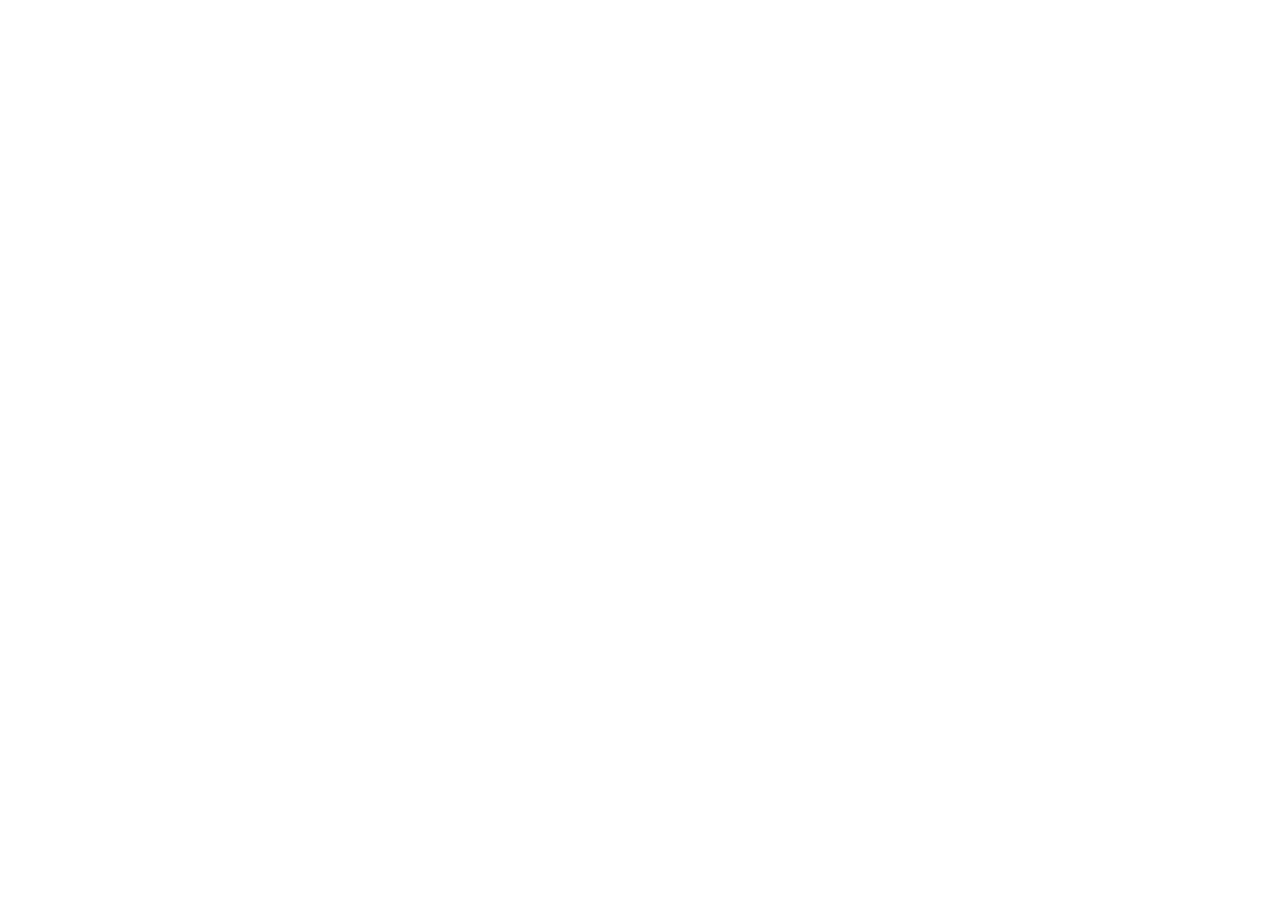
==== about.html @ dbfc8cfa "V5.15 HTML — globe for All only" ====
<!doctype html>
<html lang="en">
  <head>
    <!-- PIXBIZ-V5.15-GLOBE-ALL-ONLY -->
    <meta charset="UTF-8" />
    <meta name="viewport" content="width=device-width, initial-scale=1.0" />
    <title>About Pixbiz Creatives — 15+ Clients, Team of 12, India · Canada · USA</title>
    <meta name="description" content="A young Hyderabad agency with 15+ clients across India, Canada and the USA, a 12-member in-house team, and excellent client feedback." />
    <link rel="icon" type="image/svg+xml" href="./favicon.svg" />
    <meta property="og:type" content="website" />
    <meta property="og:site_name" content="Pixbiz Creatives" />
    <meta property="og:title" content="About Pixbiz Creatives — 15+ Clients, Team of 12, India · Canada · USA" />
    <meta property="og:description" content="A young Hyderabad agency with 15+ clients across India, Canada and the USA, a 12-member in-house team, and excellent client feedback." />
    <meta property="og:image" content="./assets/img/shoot-model.jpg" />
    <meta name="twitter:card" content="summary_large_image" />
    <meta name="twitter:title" content="About Pixbiz Creatives — 15+ Clients, Team of 12, India · Canada · USA" />
    <meta name="twitter:description" content="A young Hyderabad agency with 15+ clients across India, Canada and the USA, a 12-member in-house team, and excellent client feedback." />
    <meta name="twitter:image" content="./assets/img/shoot-model.jpg" />
    <meta name="theme-color" content="#060607" />
    <script type="application/ld+json">{"@context":"https://schema.org","@type":"LocalBusiness","name":"Pixbiz Creatives","description":"Digital marketing, photography and content agency in Hyderabad — SEO, Meta Ads, Google Ads, model shoots, reels, branding and campaigns.","email":"pixbiz.creatives@gmail.com","telephone":"+91-8466824400","address":{"@type":"PostalAddress","streetAddress":"Annapurna Mini Market Building, 2nd Floor, Hafeezpet, Prem Nagar, Block 2","addressLocality":"Hyderabad","postalCode":"500049","addressCountry":"IN"},"url":"https://pixbizcreatives.com/","sameAs":["https://www.instagram.com/pixbiz.photography","https://www.instagram.com/pix_biz"],"employee":{"@type":"QuantitativeValue","value":12},"areaServed":["IN","CA","US"]}</script>
    <script type="module" crossorigin src="./assets/about-D1Lh2Gz_.js"></script>
    <link rel="modulepreload" crossorigin href="./assets/Shell-C3vj9PDG.js">
    <link rel="modulepreload" crossorigin href="./assets/arrow-right-DtIHdsOC.js">
    <link rel="stylesheet" crossorigin href="./assets/Shell-SKngUoqb.css">
  </head>
  <body>
    <div id="root"></div>
  </body>
</html>
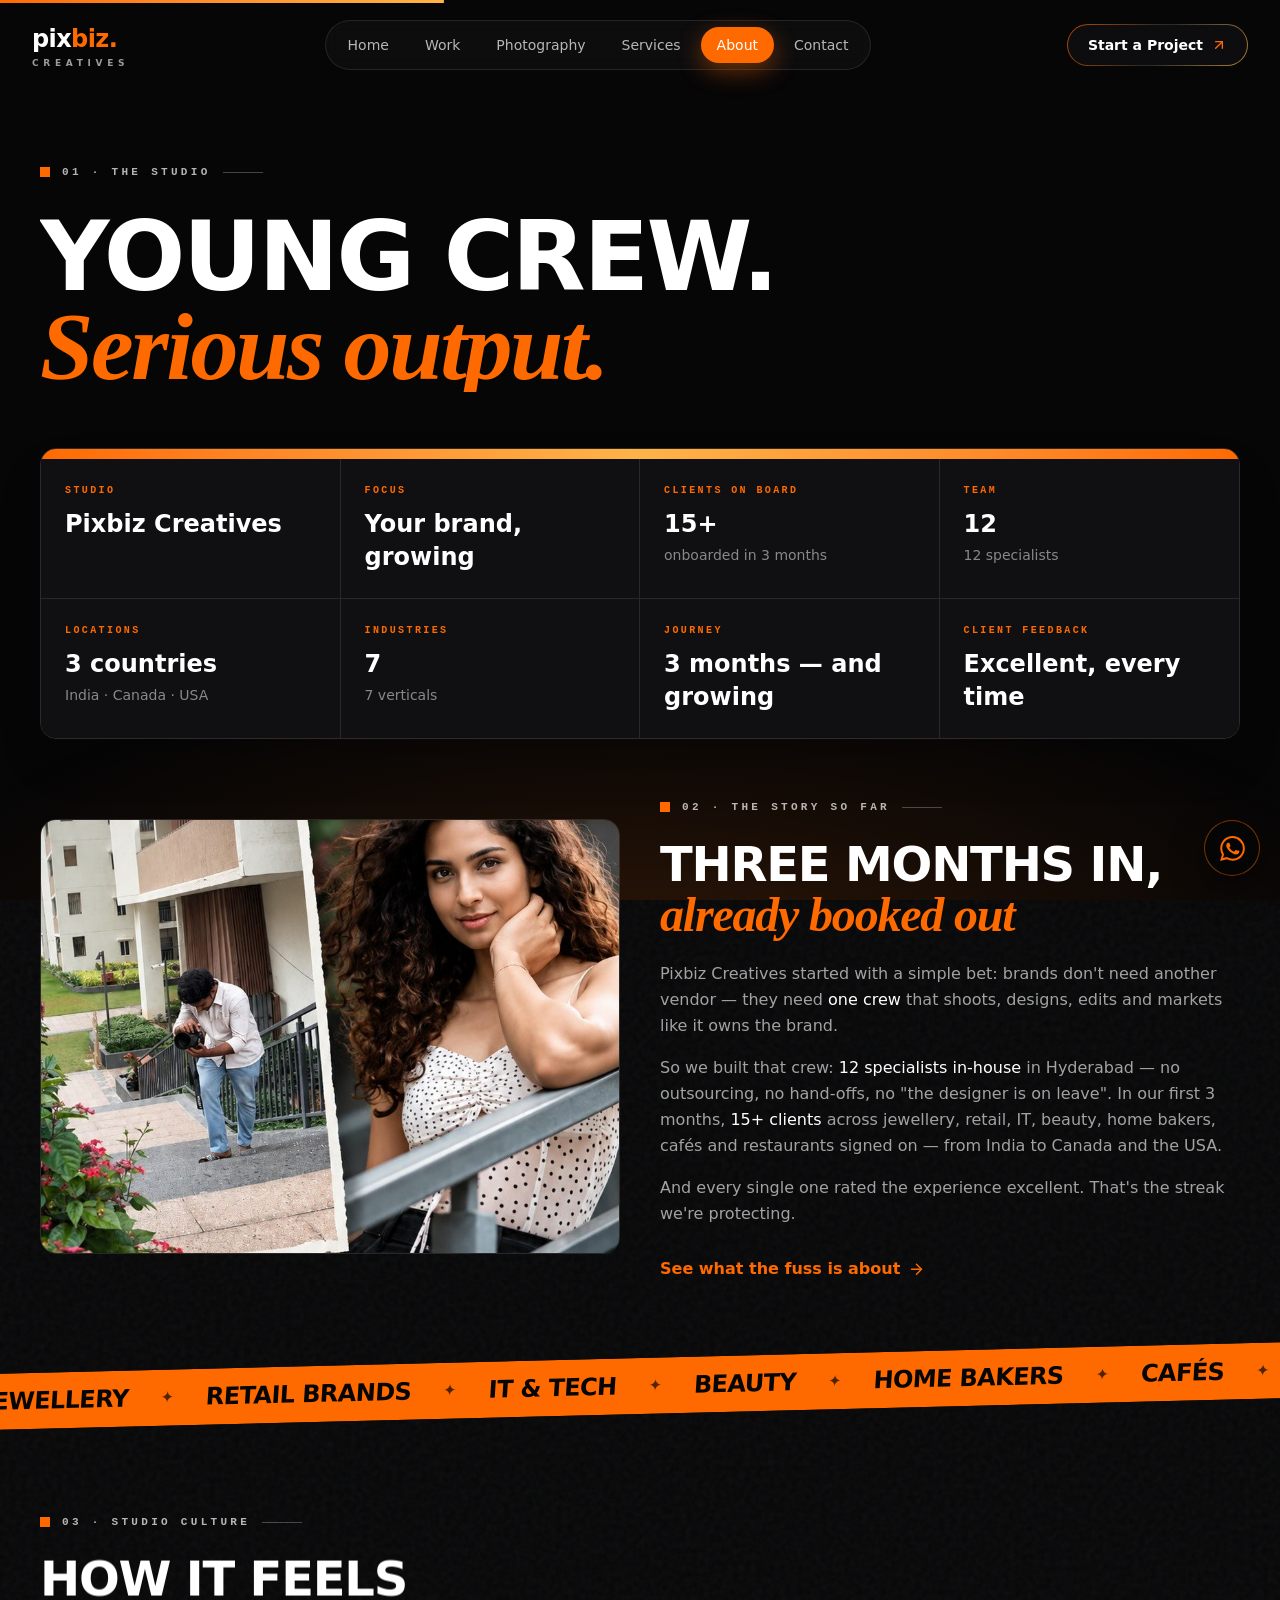
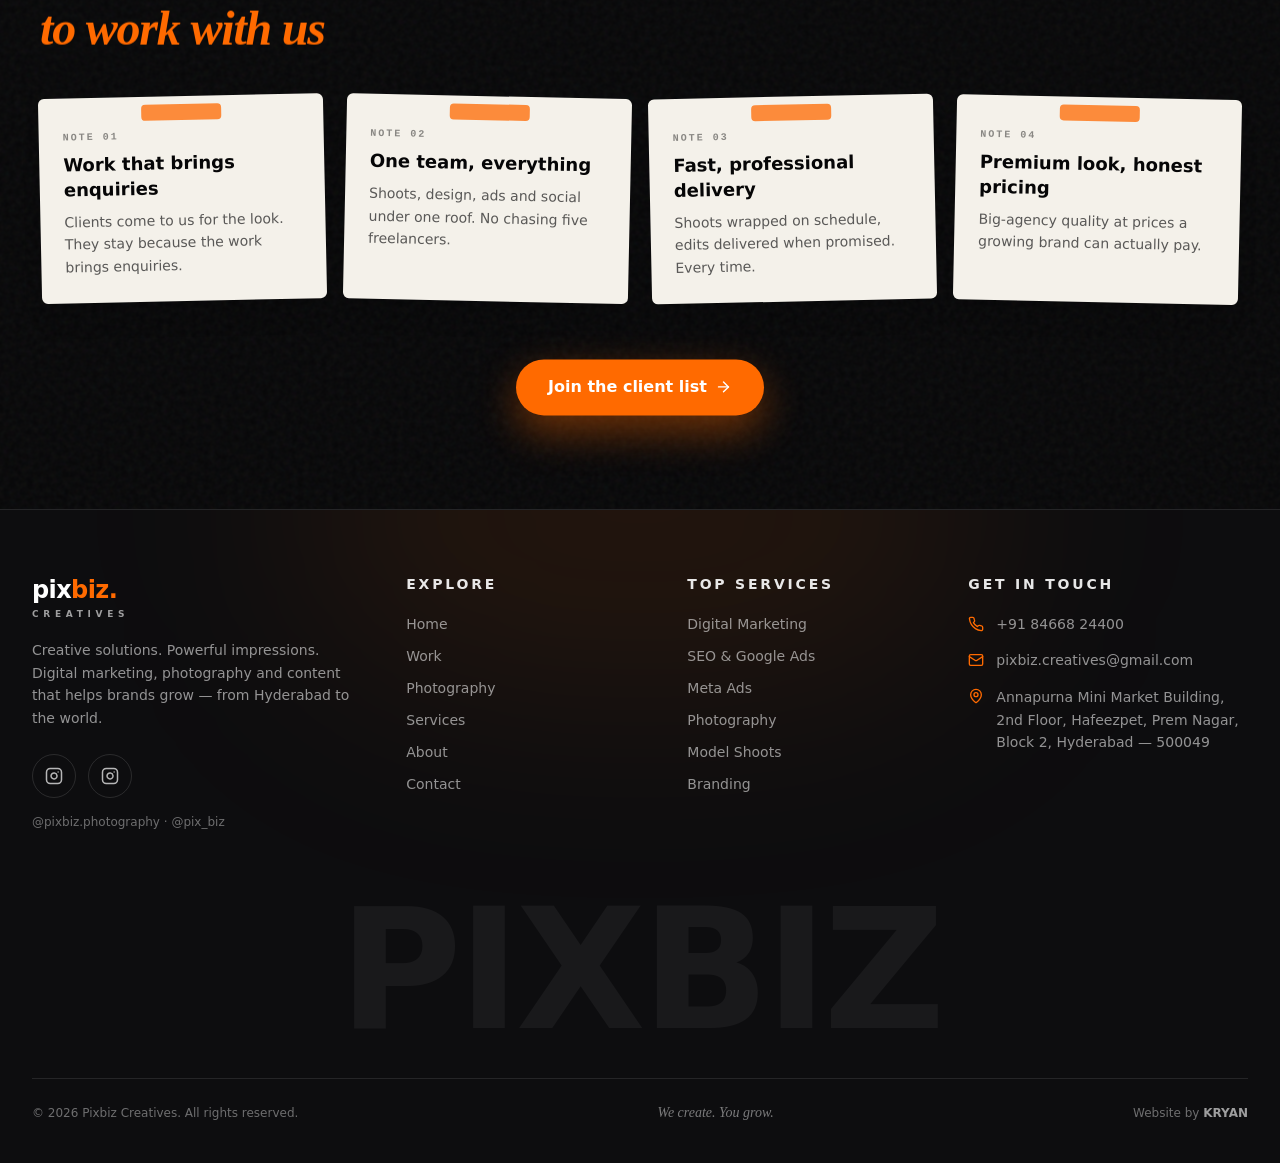
==== commit 4b876619: "Footer KRYAN link: portfolio now my-portfolio-7na.pages.dev (Cloudflare)" ====
--- a/about.html
+++ b/about.html
@@ -18,9 +18,9 @@
     <meta name="twitter:image" content="./assets/img/shoot-model.jpg" />
     <meta name="theme-color" content="#060607" />
     <script type="application/ld+json">{"@context":"https://schema.org","@type":"LocalBusiness","name":"Pixbiz Creatives","description":"Digital marketing, photography and content agency in Hyderabad — SEO, Meta Ads, Google Ads, model shoots, reels, branding and campaigns.","email":"pixbiz.creatives@gmail.com","telephone":"+91-8466824400","address":{"@type":"PostalAddress","streetAddress":"Annapurna Mini Market Building, 2nd Floor, Hafeezpet, Prem Nagar, Block 2","addressLocality":"Hyderabad","postalCode":"500049","addressCountry":"IN"},"url":"https://pixbizcreatives.com/","sameAs":["https://www.instagram.com/pixbiz.photography","https://www.instagram.com/pix_biz"],"employee":{"@type":"QuantitativeValue","value":12},"areaServed":["IN","CA","US"]}</script>
-    <script type="module" crossorigin src="./assets/about-D1Lh2Gz_.js"></script>
-    <link rel="modulepreload" crossorigin href="./assets/Shell-C3vj9PDG.js">
-    <link rel="modulepreload" crossorigin href="./assets/arrow-right-DtIHdsOC.js">
+    <script type="module" crossorigin src="./assets/about-B07Jai6b.js"></script>
+    <link rel="modulepreload" crossorigin href="./assets/Shell-C4kShuyw.js">
+    <link rel="modulepreload" crossorigin href="./assets/arrow-right-BFc1oVZn.js">
     <link rel="stylesheet" crossorigin href="./assets/Shell-SKngUoqb.css">
   </head>
   <body>
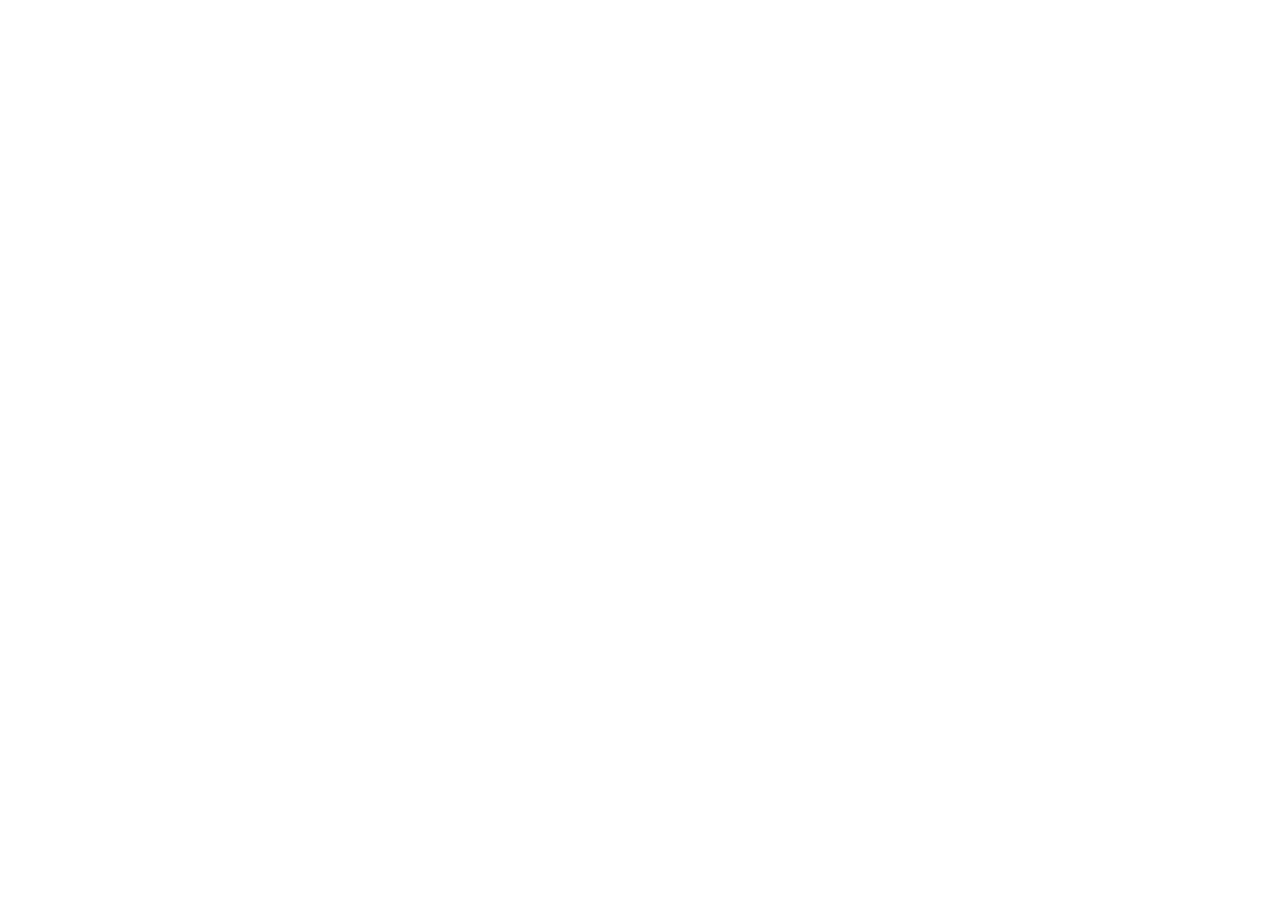
==== commit 20c4816c: "V5.16 HTML — services from original site" ====
--- a/about.html
+++ b/about.html
@@ -1,7 +1,7 @@
 <!doctype html>
 <html lang="en">
   <head>
-    <!-- PIXBIZ-V5.15-GLOBE-ALL-ONLY -->
+    <!-- PIXBIZ-V5.16-SERVICES-ORIGINAL -->
     <meta charset="UTF-8" />
     <meta name="viewport" content="width=device-width, initial-scale=1.0" />
     <title>About Pixbiz Creatives — 15+ Clients, Team of 12, India · Canada · USA</title>
@@ -18,10 +18,10 @@
     <meta name="twitter:image" content="./assets/img/shoot-model.jpg" />
     <meta name="theme-color" content="#060607" />
     <script type="application/ld+json">{"@context":"https://schema.org","@type":"LocalBusiness","name":"Pixbiz Creatives","description":"Digital marketing, photography and content agency in Hyderabad — SEO, Meta Ads, Google Ads, model shoots, reels, branding and campaigns.","email":"pixbiz.creatives@gmail.com","telephone":"+91-8466824400","address":{"@type":"PostalAddress","streetAddress":"Annapurna Mini Market Building, 2nd Floor, Hafeezpet, Prem Nagar, Block 2","addressLocality":"Hyderabad","postalCode":"500049","addressCountry":"IN"},"url":"https://pixbizcreatives.com/","sameAs":["https://www.instagram.com/pixbiz.photography","https://www.instagram.com/pix_biz"],"employee":{"@type":"QuantitativeValue","value":12},"areaServed":["IN","CA","US"]}</script>
-    <script type="module" crossorigin src="./assets/about-B07Jai6b.js"></script>
-    <link rel="modulepreload" crossorigin href="./assets/Shell-C4kShuyw.js">
-    <link rel="modulepreload" crossorigin href="./assets/arrow-right-BFc1oVZn.js">
-    <link rel="stylesheet" crossorigin href="./assets/Shell-SKngUoqb.css">
+    <script type="module" crossorigin src="./assets/about-B-J1UvaO.js"></script>
+    <link rel="modulepreload" crossorigin href="./assets/Shell-CzSBA6ah.js">
+    <link rel="modulepreload" crossorigin href="./assets/arrow-right-h2PmGd_y.js">
+    <link rel="stylesheet" crossorigin href="./assets/Shell-CXG_b1W1.css">
   </head>
   <body>
     <div id="root"></div>
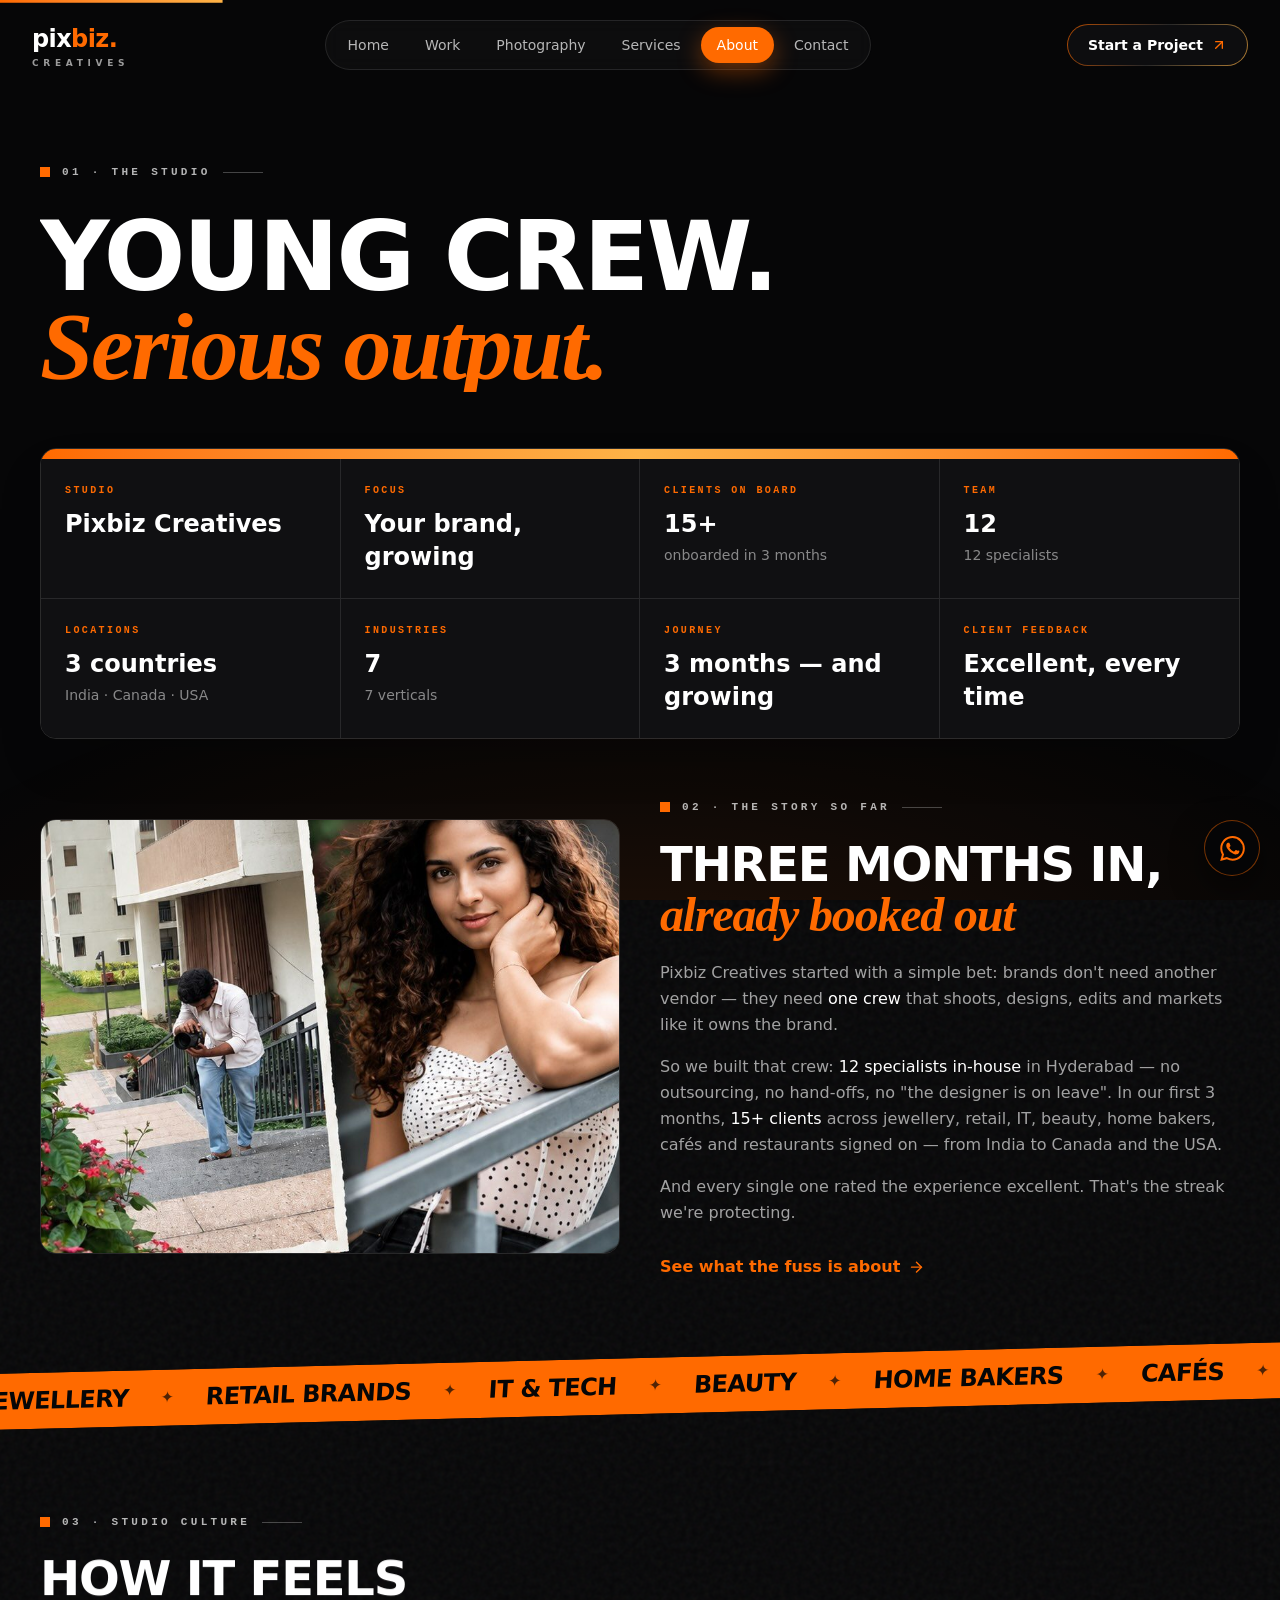
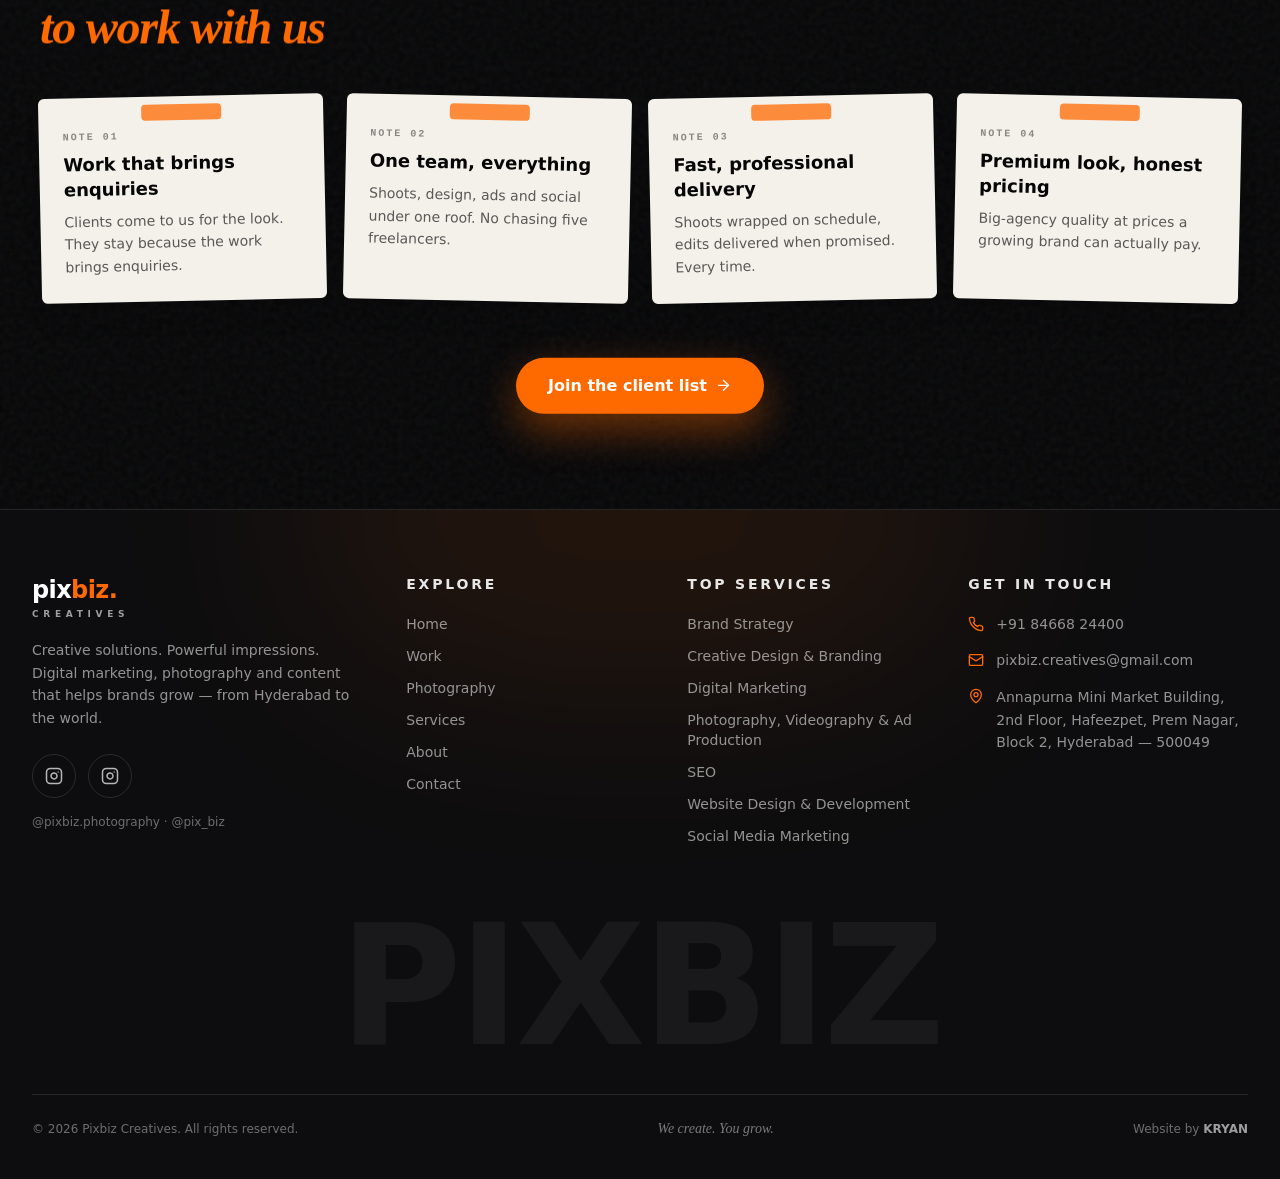
==== commit 10c05549: "Remove 03 Industries section + strip from Services page; FAQ now 03, Start now 04" ====
--- a/about.html
+++ b/about.html
@@ -1,7 +1,7 @@
 <!doctype html>
 <html lang="en">
   <head>
-    <!-- PIXBIZ-V5.16-SERVICES-ORIGINAL -->
+    <!-- PIXBIZ-V5.20-ORBIT-PROCESS -->
     <meta charset="UTF-8" />
     <meta name="viewport" content="width=device-width, initial-scale=1.0" />
     <title>About Pixbiz Creatives — 15+ Clients, Team of 12, India · Canada · USA</title>
@@ -18,10 +18,10 @@
     <meta name="twitter:image" content="./assets/img/shoot-model.jpg" />
     <meta name="theme-color" content="#060607" />
     <script type="application/ld+json">{"@context":"https://schema.org","@type":"LocalBusiness","name":"Pixbiz Creatives","description":"Digital marketing, photography and content agency in Hyderabad — SEO, Meta Ads, Google Ads, model shoots, reels, branding and campaigns.","email":"pixbiz.creatives@gmail.com","telephone":"+91-8466824400","address":{"@type":"PostalAddress","streetAddress":"Annapurna Mini Market Building, 2nd Floor, Hafeezpet, Prem Nagar, Block 2","addressLocality":"Hyderabad","postalCode":"500049","addressCountry":"IN"},"url":"https://pixbizcreatives.com/","sameAs":["https://www.instagram.com/pixbiz.photography","https://www.instagram.com/pix_biz"],"employee":{"@type":"QuantitativeValue","value":12},"areaServed":["IN","CA","US"]}</script>
-    <script type="module" crossorigin src="./assets/about-B-J1UvaO.js"></script>
-    <link rel="modulepreload" crossorigin href="./assets/Shell-CzSBA6ah.js">
-    <link rel="modulepreload" crossorigin href="./assets/arrow-right-h2PmGd_y.js">
-    <link rel="stylesheet" crossorigin href="./assets/Shell-CXG_b1W1.css">
+    <script type="module" crossorigin src="./assets/about-QQo371r-.js"></script>
+    <link rel="modulepreload" crossorigin href="./assets/Shell-CFTPEB36.js">
+    <link rel="modulepreload" crossorigin href="./assets/arrow-right-D3F_ANvx.js">
+    <link rel="stylesheet" crossorigin href="./assets/Shell-z09XB1RK.css">
   </head>
   <body>
     <div id="root"></div>
